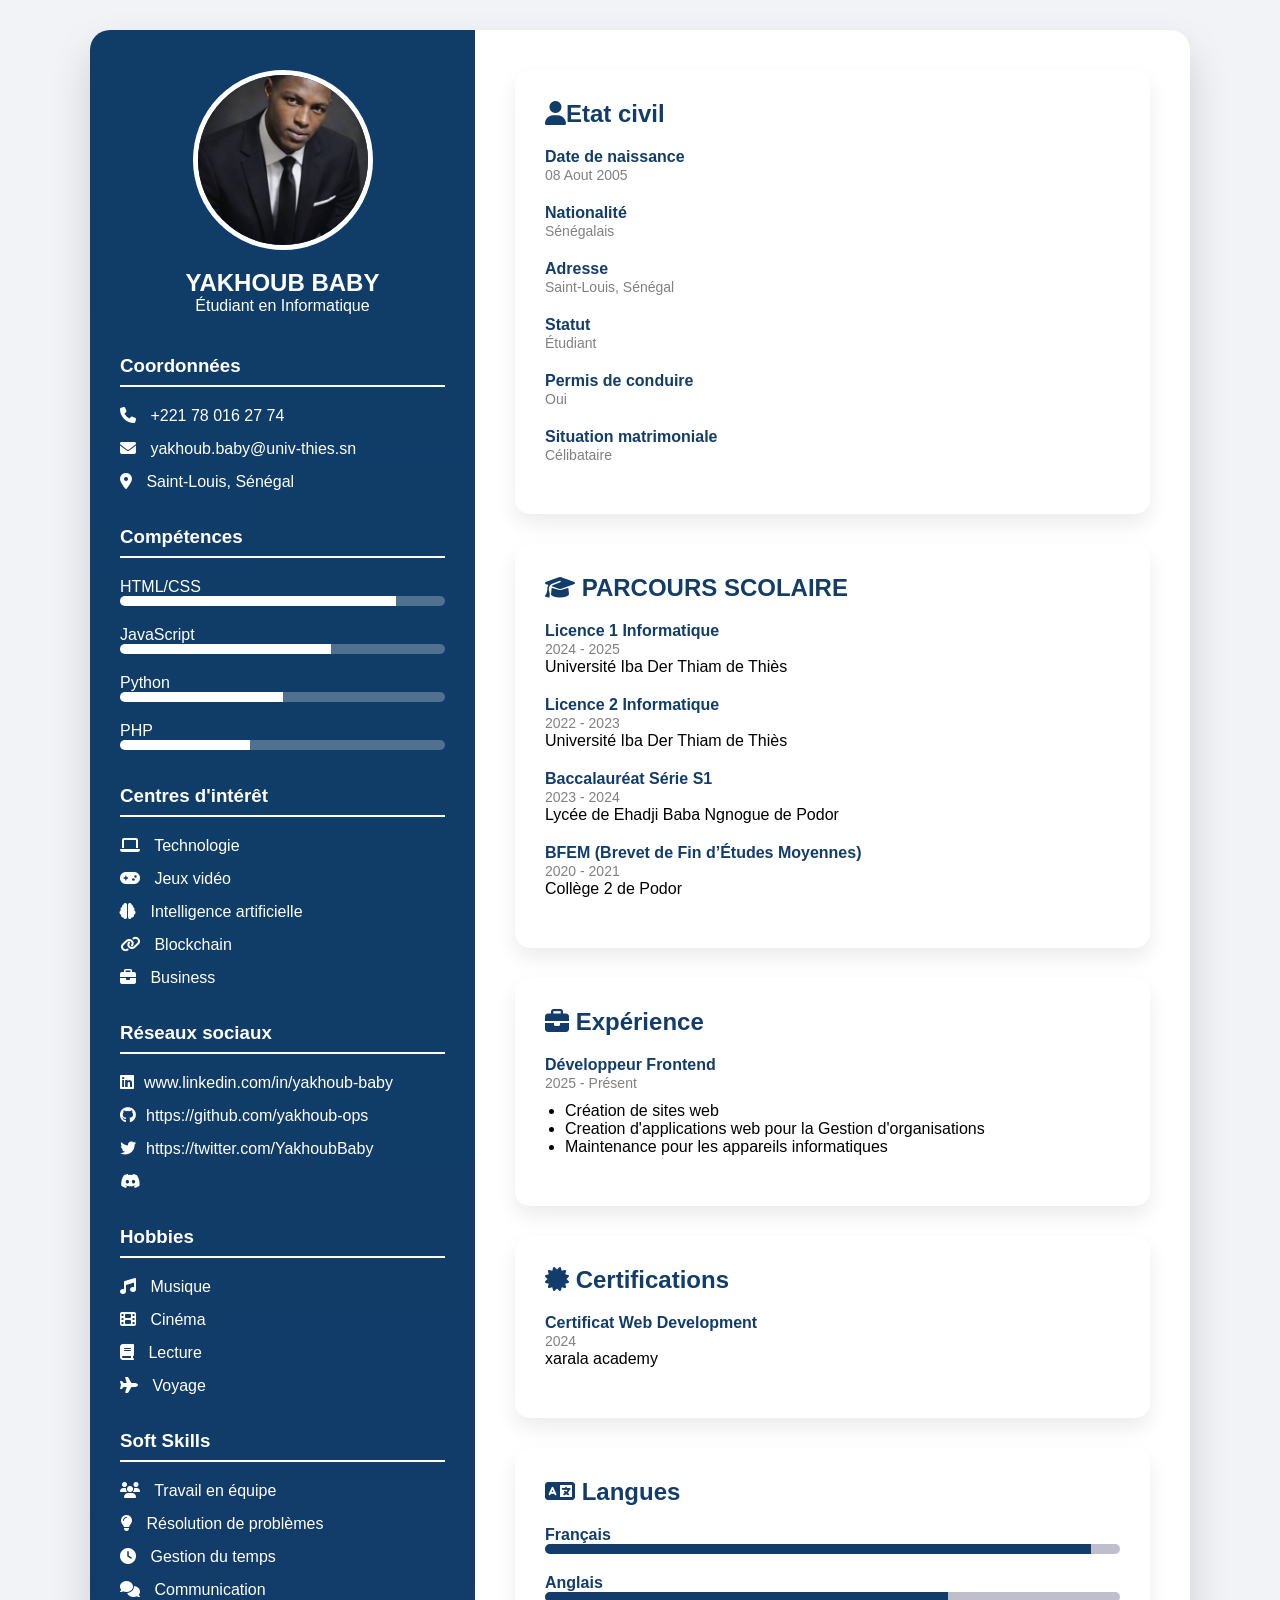
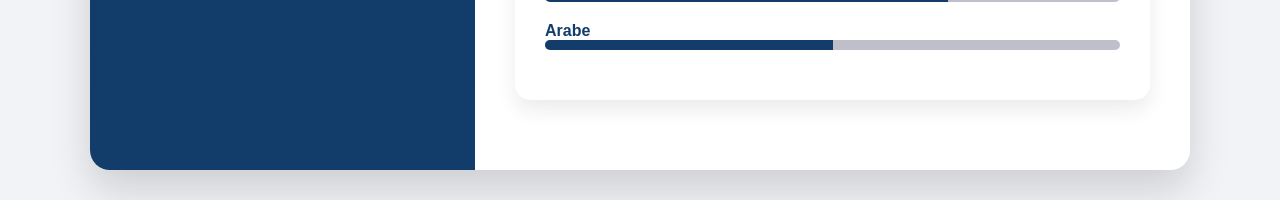
==== index.html @ dac1e12b "deplacement index" ====
<!DOCTYPE html>
<html lang="fr">
<head>
    <meta charset="UTF-8">
    <meta name="viewport" content="width=device-width, initial-scale=1.0">
    <title>CV Professionnel</title>

    <!-- Font Awesome -->
    <link rel="stylesheet"
    href="https://cdnjs.cloudflare.com/ajax/libs/font-awesome/6.5.0/css/all.min.css">

    <link rel="stylesheet" href="../css/cv.css">
</head>
<body>

<div class="container">

    <!-- LEFT -->
    <aside class="left">

        <div class="profile">
            <img src="../image/photo1.jpeg" alt="photo">
            <h2>YAKHOUB BABY</h2>
            <p>Étudiant en Informatique</p>
        </div>

        <div class="section">
            <h3>Coordonnées</h3>
            <p><i class="fa-solid fa-phone"></i> +221 78 016 27 74</p>
            <p><i class="fa-solid fa-envelope"></i> yakhoub.baby@univ-thies.sn</p>
            <p><i class="fa-solid fa-location-dot"></i> Saint-Louis, Sénégal</p>
        </div>

        <div class="section">
            <h3>Compétences</h3>

            <div class="skill">
                <span>HTML/CSS</span>
                <div class="progress"><div data-width="85%"></div></div>
            </div>

            <div class="skill">
                <span>JavaScript</span>
                <div class="progress"><div data-width="65%"></div></div>
            </div>

            <div class="skill">
                <span>Python</span>
                <div class="progress"><div data-width="50%"></div></div>
            </div>
            
            <div class="skill">
                <span>PHP</span>
                <div class="progress"><div data-width="40%"></div></div>
            </div>
        </div>

        <div class="section">
            <h3>Centres d'intérêt</h3>
            <p><i class="fa-solid fa-laptop"></i> Technologie</p>
            <p><i class="fa-solid fa-gamepad"></i> Jeux vidéo</p>
            <p><i class="fa-solid fa-brain"></i> Intelligence artificielle</p>
            <p><i class="fa-solid fa-link"></i> Blockchain</p>
            <p><i class="fa-solid fa-briefcase"></i> Business</p>
        </div>

        <div class="section">
            <h3>Réseaux sociaux</h3>
            <p><i class="fa-brands fa-linkedin"></i>www.linkedin.com/in/yakhoub-baby</p>
            <p><i class="fa-brands fa-github"></i>https://github.com/yakhoub-ops</p>
            <p><i class="fa-brands fa-twitter"></i>https://twitter.com/YakhoubBaby</p>
            <p><i class="fa-brands fa-discord"></i></p>
        </div>

        <div class="section">
            <h3>Hobbies</h3>
            <p><i class="fa-solid fa-music"></i> Musique</p>
            <p><i class="fa-solid fa-film"></i> Cinéma</p>
            <p><i class="fa-solid fa-book"></i> Lecture</p>
            <p><i class="fa-solid fa-plane"></i> Voyage</p>
        </div>

        <div class="section">
            <h3>Soft Skills</h3>
            <p><i class="fa-solid fa-users"></i> Travail en équipe</p>
            <p><i class="fa-solid fa-lightbulb"></i> Résolution de problèmes</p>
            <p><i class="fa-solid fa-clock"></i> Gestion du temps</p>
            <p><i class="fa-solid fa-comments"></i> Communication</p>
        </div>

    </aside>


    <!-- RIGHT -->
    <main class="right">

        <section class="card">
            <h2><i class="fa-solid fa-user"></i>Etat civil</h2>
            <div class="item">
                <h4>Date de naissance</h4>
                <span>08 Aout 2005</span>
            </div>
            <div class="item">
                <h4>Nationalité</h4>
                <span>Sénégalais</span>
            </div>
            <div class="item">
                <h4>Adresse</h4>
                <span>Saint-Louis, Sénégal</span>
            </div>
            <div class="item">
                <h4>Statut</h4>
                <span>Étudiant</span>
            </div>  
            <div class="item">
                <h4>Permis de conduire</h4>
                <span>Oui</span>
            </div>
            <div class="item">
                <h4>Situation matrimoniale</h4>
                <span>Célibataire</span>
            </div>
        </section>  

        <section class="card">
            <h2><i class="fa-solid fa-graduation-cap"></i> PARCOURS SCOLAIRE</h2>
            <div class="item">
                <h4>Licence 1 Informatique</h4>
                <span>2024 - 2025</span>
                <p>Université Iba Der Thiam de Thiès</p>
            </div>
            <div class="item">
                <h4>Licence 2 Informatique</h4>
                <span>2022 - 2023</span>
                <p>Université Iba Der Thiam de Thiès</p>
            </div>
            <div class="item">
                <h4>Baccalauréat Série S1</h4>
                <span>2023 - 2024</span>
                <p>Lycée de Ehadji Baba Ngnogue de Podor</p>
            </div>
            <div class="item">
                <h4>BFEM (Brevet de Fin d’Études Moyennes)</h4>
                <span>2020 - 2021</span>
                <p>Collège 2 de Podor</p>
            </div>
        </section>


        <section class="card">
            <h2><i class="fa-solid fa-briefcase"></i> Expérience</h2>

            <div class="item">
                <h4>Développeur Frontend</h4>
                <span>2025 - Présent</span>
                <ul>
                    <li>Création de sites web</li>
                    <li>Creation d'applications web pour la Gestion d'organisations</li>
                    <li>Maintenance pour les appareils informatiques</li>
                </ul>
            </div>
        </section>
        
        <section class="card">
            <h2><i class="fa-solid fa-certificate"></i> Certifications</h2>

            <div class="item">
                <h4>Certificat Web Development</h4>
                <span>2024</span>
                <p>xarala academy</p>
            </div>
        </section>

        <section class="card">
            <h2><i class="fa-solid fa-language"></i> Langues</h2>

            <div class="item">
                <h4>Français</h4>
                <div class="progress1"><div data-width="95%"></div></div>
            </div>

            <div class="item">
                <h4>Anglais</h4>
                <div class="progress1"><div data-width="70%"></div></div>
            </div>
            
            <div class="item">
                <h4>Arabe</h4>
                <div class="progress1"><div data-width="50%"></div></div>
            </div>
        </section>

    
    </main>

</div>

<script src="../js/cv.js"></script>
</body> 
</html>
---- css/cv.css ----
*{
    margin:0;
    padding:0;
    box-sizing:border-box;
    font-family:Arial,sans-serif;
}

body{
    background:#f1f3f6;
    transition:.4s;
}

.container{
    max-width:1100px;
    margin:30px auto;
    display:flex;
    border-radius:20px;
    overflow:hidden;
    box-shadow:0 20px 40px rgba(0,0,0,.15);
}

/* LEFT */

.left{
    width:35%;
    background:linear-gradient(180deg,#0f3d68,#123c69);
    color:white;
    padding:40px 30px;
}

.profile{
    text-align:center;
    margin-bottom:40px;
    animation:fadeDown 1s ease;
}

.profile img{
    width:180px;
    height:180px;
    border-radius:50%;
    object-fit:cover;
    border:5px solid white;
    transition:.4s;
}

.profile img:hover{
    transform:scale(1.05);
}

.profile h2{
    margin-top:15px;
}

.section{
    margin-top:35px;
    animation:fadeLeft 1s ease;
}

.section h3{
    margin-bottom:20px;
    border-bottom:2px solid white;
    padding-bottom:8px;
}

.section p{
    margin:15px 0;
}

.section i{
    margin-right:10px;
}

.skill{
    margin-bottom:20px;
}

.progress{
    width:100%;
    height:10px;
    background:#ffffff44;
    border-radius:20px;
    overflow:hidden;
}

.progress div{
    width:0;
    height:100%;
    background:white;
    transition:2s;
}

.progress1{
    width:100%;
    height:10px;
    background:#b7b7c5e1;
    border-radius:20px;
    overflow:hidden;
}

.progress1 div{
    width:0;
    height:100%;
    background:#123c69;
    transition:2s;
}

/* RIGHT */

.right{
    width:65%;
    padding:40px;
    background:white;
}

.card{
    background:#fff;
    padding:30px;
    border-radius:15px;
    box-shadow:0 10px 20px rgba(0,0,0,.08);
    margin-bottom:30px;
    animation:fadeUp 1s ease;
}

.card:hover{
    transform:translateY(-5px);
    transition:.3s;
}

.card h2{
    color:#123c69;
    margin-bottom:20px;
}

.item{
    margin-bottom:20px;
}

.item h4{
    color:#123c69;
}

.item span{
    color:gray;
    font-size:14px;
}

.item ul{
    margin-top:10px;
    padding-left:20px;
}
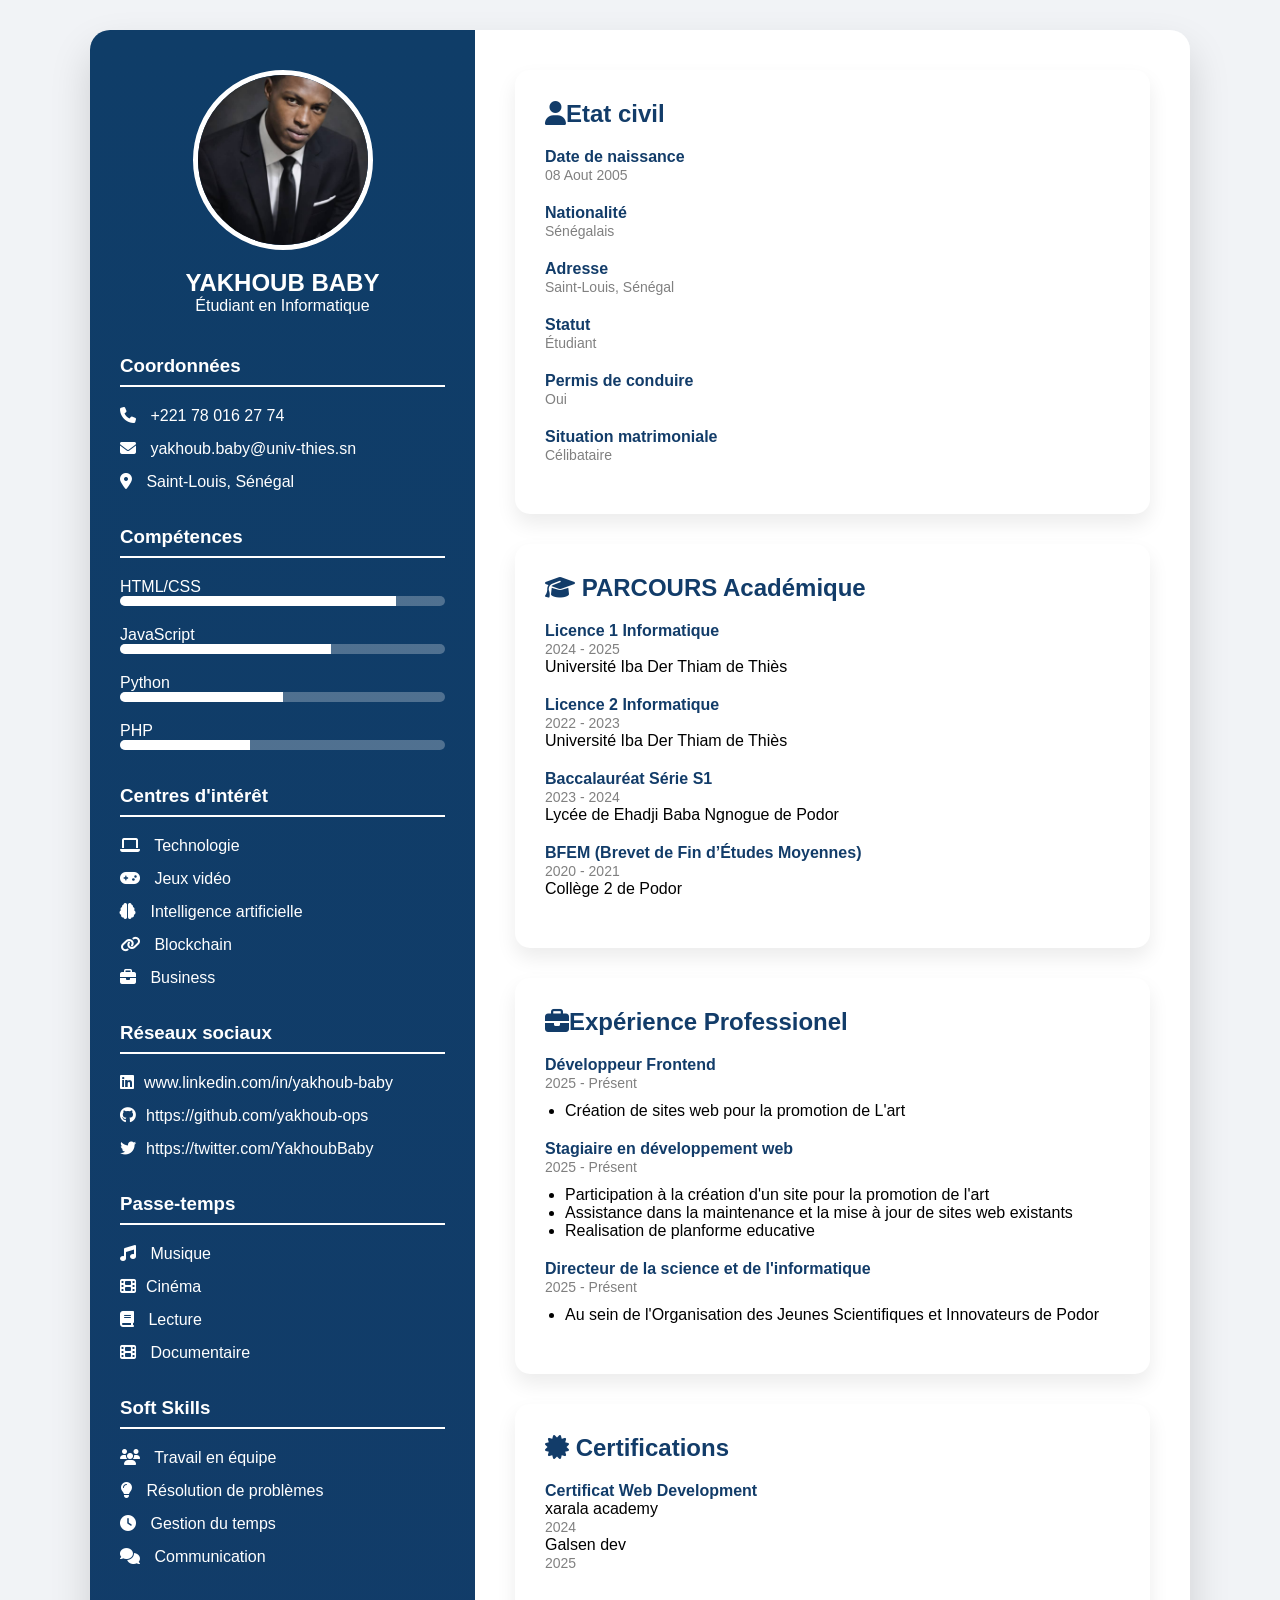
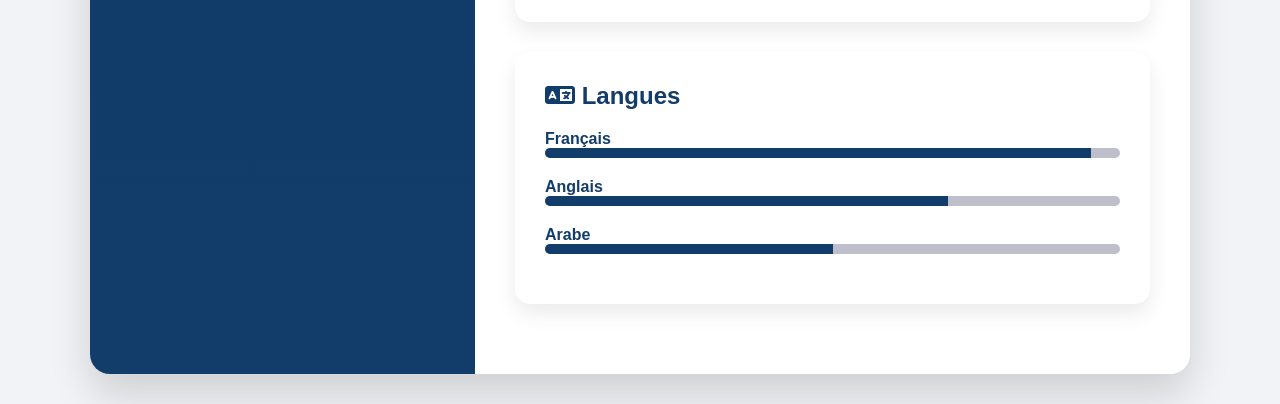
==== commit e3b0de04: "connite 2" ====
--- a/index.html
+++ b/index.html
@@ -69,15 +69,14 @@
             <p><i class="fa-brands fa-linkedin"></i>www.linkedin.com/in/yakhoub-baby</p>
             <p><i class="fa-brands fa-github"></i>https://github.com/yakhoub-ops</p>
             <p><i class="fa-brands fa-twitter"></i>https://twitter.com/YakhoubBaby</p>
-            <p><i class="fa-brands fa-discord"></i></p>
-        </div>
-
-        <div class="section">
-            <h3>Hobbies</h3>
+        </div>
+
+        <div class="section">
+            <h3>Passe-temps</h3>
             <p><i class="fa-solid fa-music"></i> Musique</p>
-            <p><i class="fa-solid fa-film"></i> Cinéma</p>
+            <p><i class="fa-solid fa-film"></i>Cinéma</p>
             <p><i class="fa-solid fa-book"></i> Lecture</p>
-            <p><i class="fa-solid fa-plane"></i> Voyage</p>
+            <p><i class="fa-solid fa-film"></i> Documentaire</p>
         </div>
 
         <div class="section">
@@ -123,7 +122,7 @@
         </section>  
 
         <section class="card">
-            <h2><i class="fa-solid fa-graduation-cap"></i> PARCOURS SCOLAIRE</h2>
+            <h2><i class="fa-solid fa-graduation-cap"></i> PARCOURS Académique</h2>
             <div class="item">
                 <h4>Licence 1 Informatique</h4>
                 <span>2024 - 2025</span>
@@ -148,26 +147,45 @@
 
 
         <section class="card">
-            <h2><i class="fa-solid fa-briefcase"></i> Expérience</h2>
+            <h2><i class="fa-solid fa-briefcase"></i>Expérience Professionel</h2>
 
             <div class="item">
                 <h4>Développeur Frontend</h4>
                 <span>2025 - Présent</span>
                 <ul>
-                    <li>Création de sites web</li>
-                    <li>Creation d'applications web pour la Gestion d'organisations</li>
-                    <li>Maintenance pour les appareils informatiques</li>
+                    <li>Création de sites web pour la promotion de L'art</li>
                 </ul>
             </div>
-        </section>
+
+            <div class="item">
+                <h4>Stagiaire en développement web</h4>
+                <span>2025 - Présent</span>
+                <ul>
+                    <li>Participation à la création d'un site pour la promotion de l'art</li>
+                    <li>Assistance dans la maintenance et la mise à jour de sites web existants</li>
+                    <li>Realisation de planforme educative</li>
+                </ul>
+            </div>
+
+            <div class="item">
+                <h4>Directeur de la science et de l'informatique</h4>
+                <span>2025 - Présent</span>
+                <ul>
+                <li>Au sein de l'Organisation des Jeunes Scientifiques et Innovateurs de Podor</li> 
+                </ul>
+            </div>
         
+        </section>
+        
         <section class="card">
             <h2><i class="fa-solid fa-certificate"></i> Certifications</h2>
 
             <div class="item">
                 <h4>Certificat Web Development</h4>
+                <p>xarala academy</p>
                 <span>2024</span>
-                <p>xarala academy</p>
+                <p>Galsen dev</p>
+                <span>2025</span>
             </div>
         </section>
 
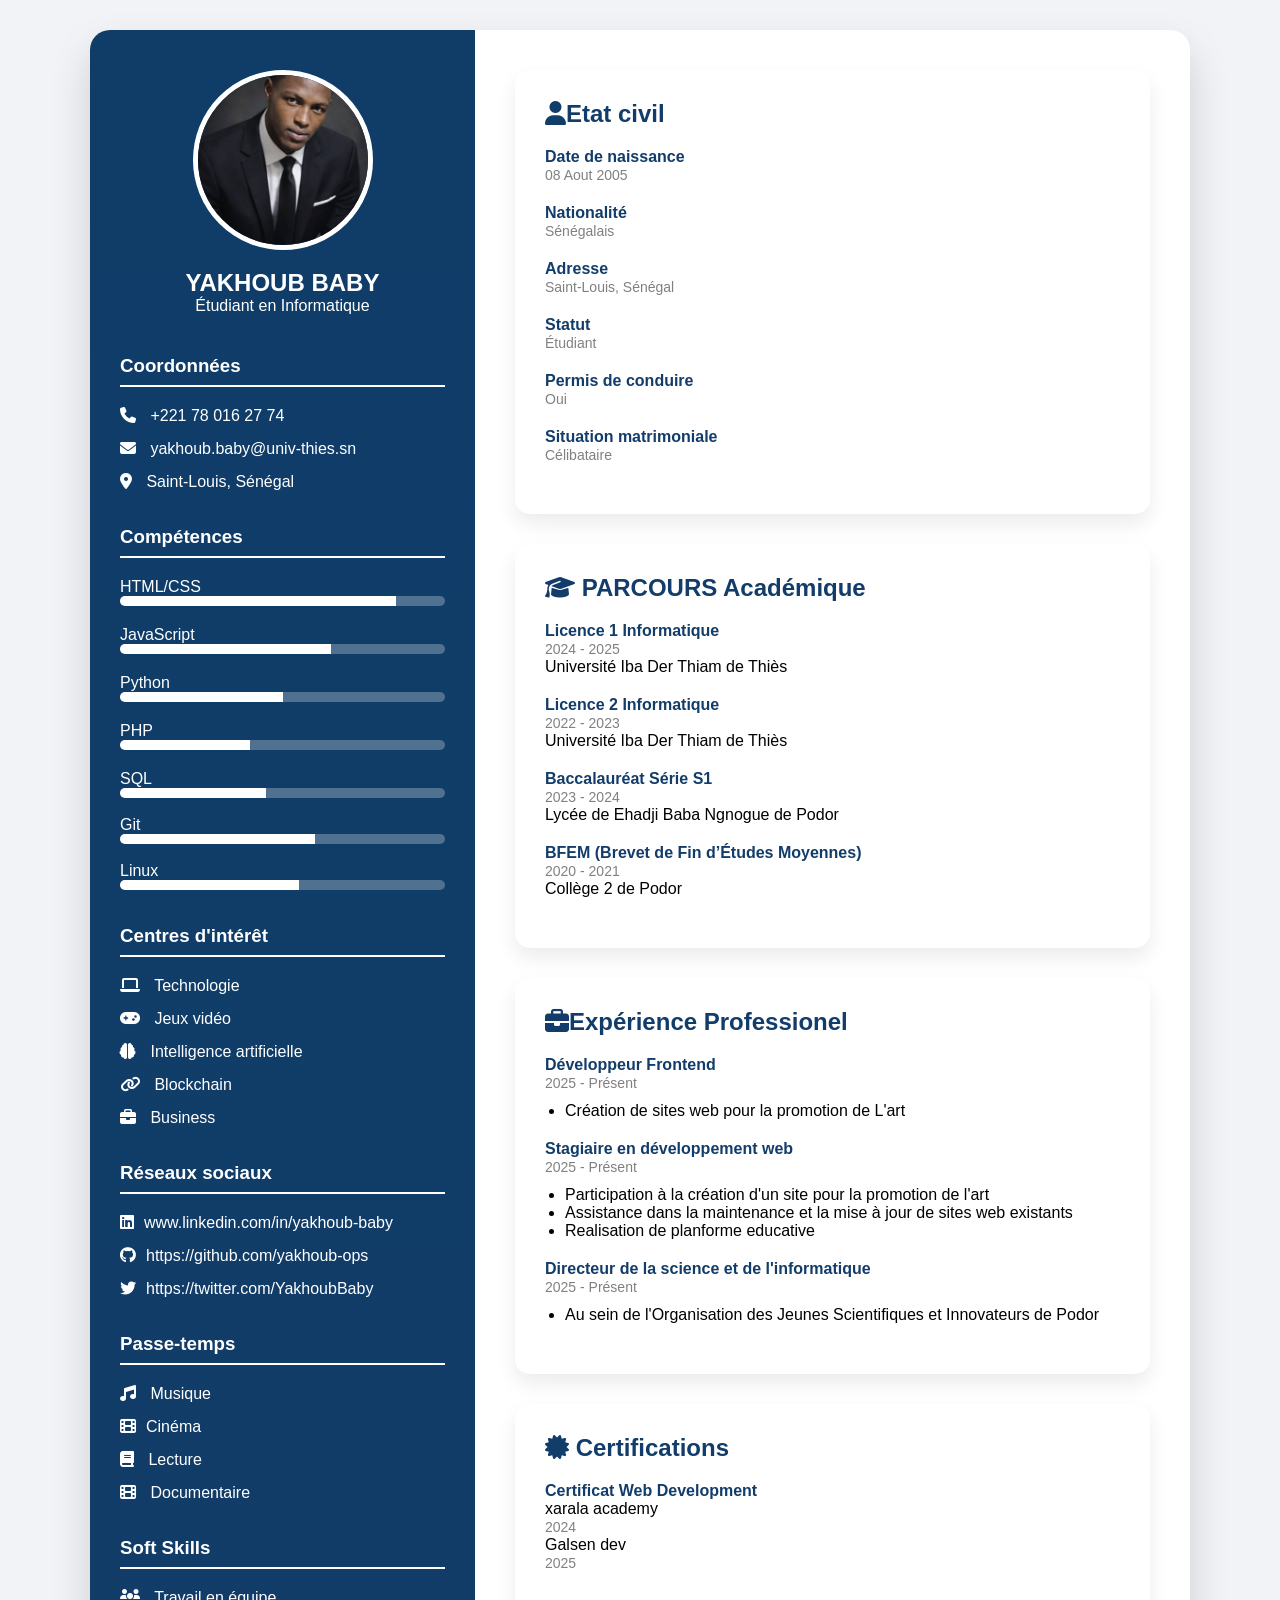
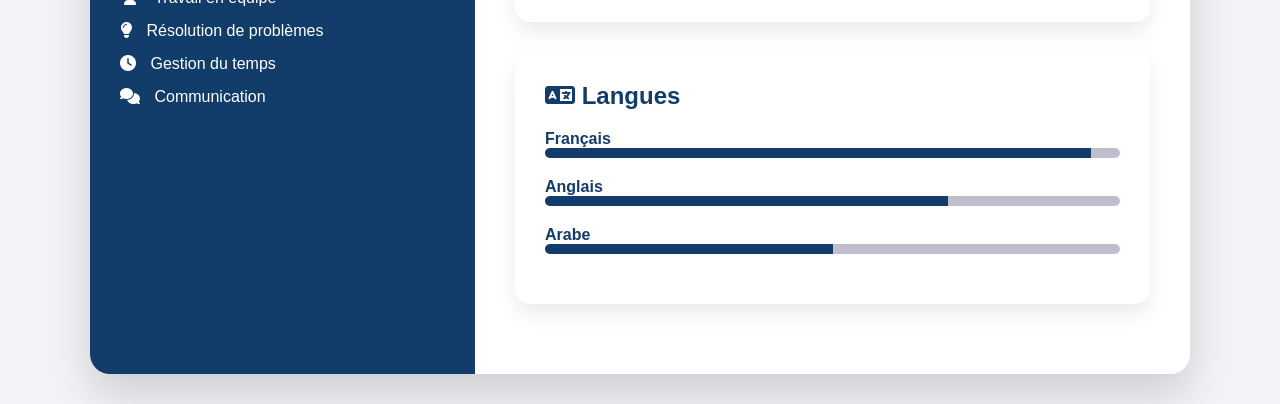
==== commit db81f879: "Add skills section with progress bars for technologies Added skills section with progress indicators" ====
--- a/index.html
+++ b/index.html
@@ -14,7 +14,7 @@
 <body>
 
 <div class="container">
-
+ 
     <!-- LEFT -->
     <aside class="left">
 
@@ -53,6 +53,21 @@
                 <span>PHP</span>
                 <div class="progress"><div data-width="40%"></div></div>
             </div>
+            <div class="skill">
+                <span>SQL</span>
+                <div class="progress"><div data-width="45%"></div> 
+            </div><br>
+
+            <div class="skill">
+                <span>Git</span>
+                <div class="progress"><div data-width="60%"></div>
+            </div> <br>
+            
+            <div class="skill">
+                <span>Linux</span>
+                <div class="progress"><div data-width="55%"></div>  
+            </div>
+            
         </div>
 
         <div class="section">
@@ -215,4 +230,4 @@
 
 <script src="../js/cv.js"></script>
 </body> 
-</html>+</html>
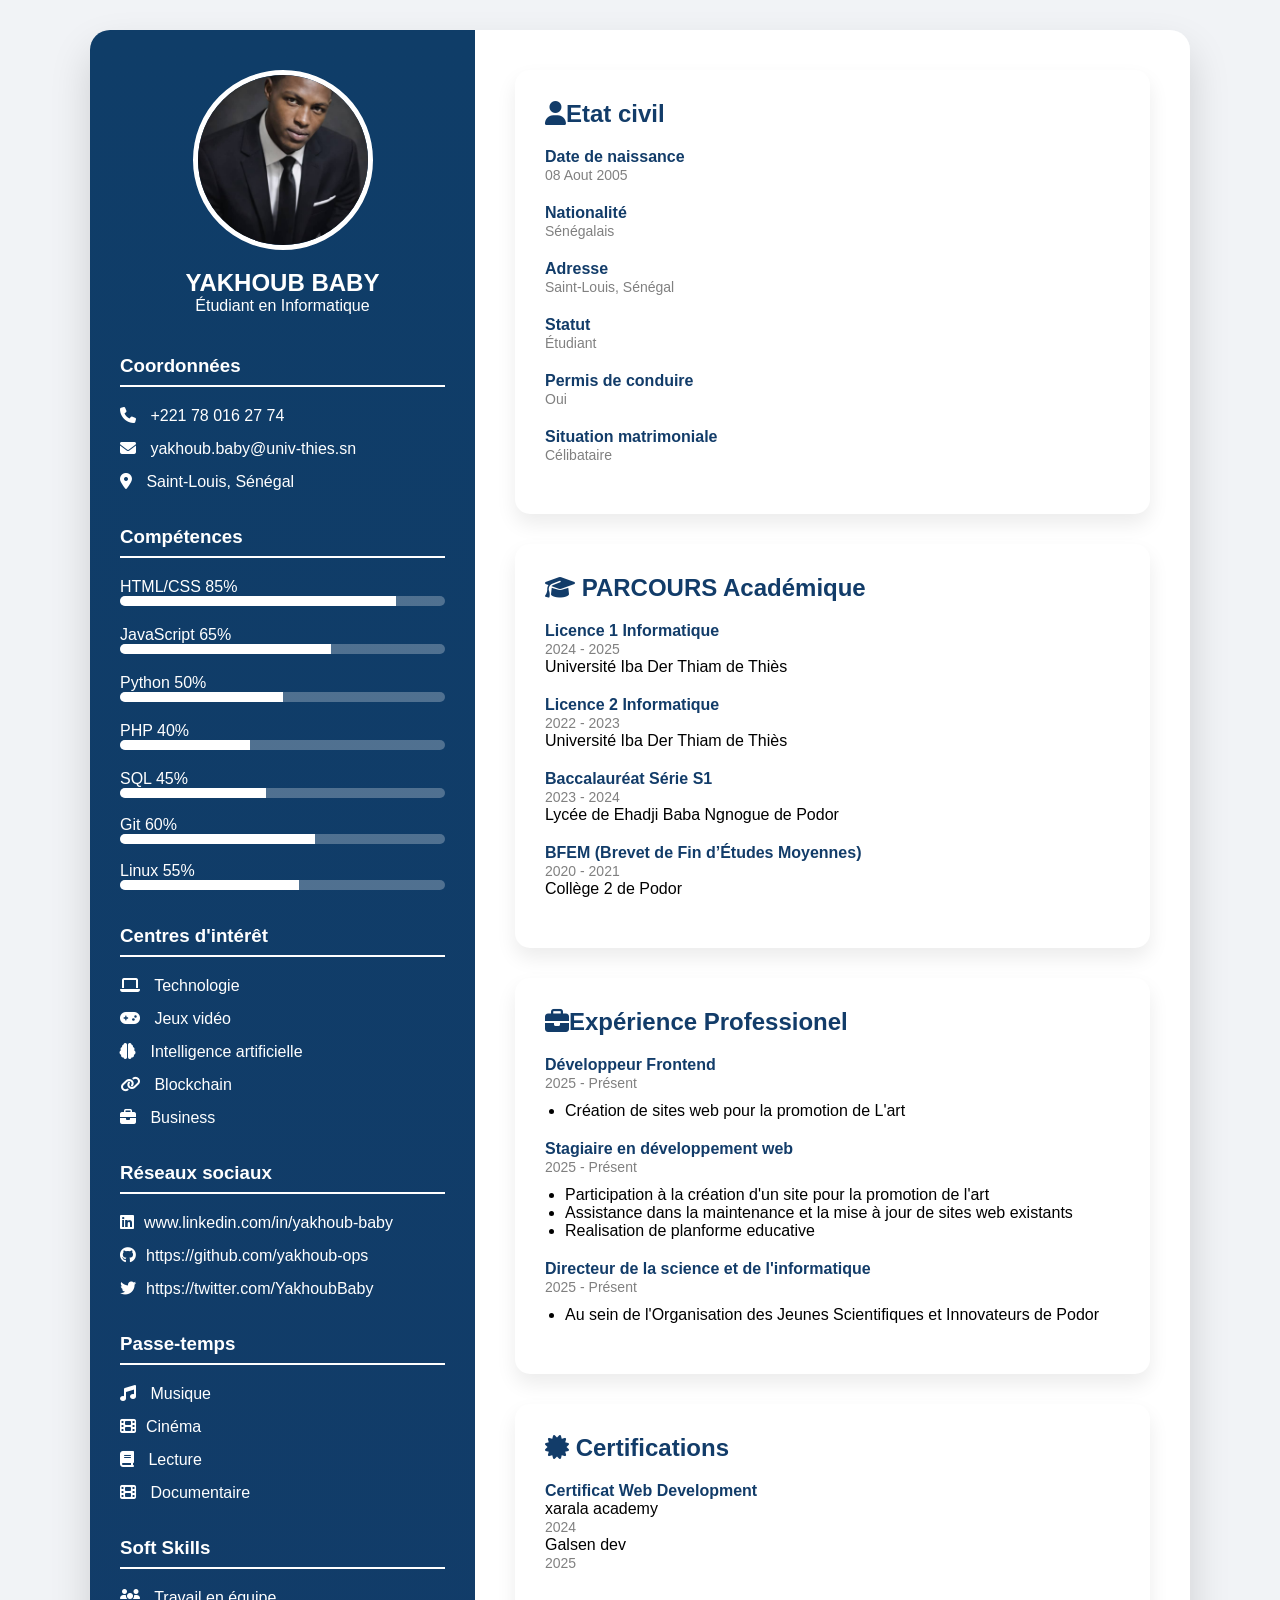
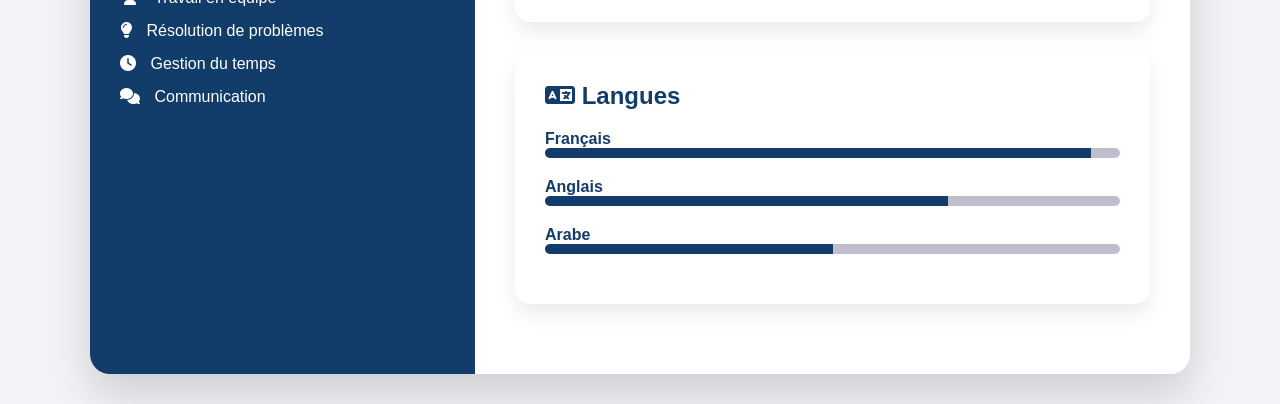
==== commit 31c171b0: "Update index.html" ====
--- a/index.html
+++ b/index.html
@@ -36,37 +36,46 @@
 
             <div class="skill">
                 <span>HTML/CSS</span>
+                <span>85%</span>
                 <div class="progress"><div data-width="85%"></div></div>
             </div>
 
             <div class="skill">
                 <span>JavaScript</span>
+                <span>65%</span>
                 <div class="progress"><div data-width="65%"></div></div>
             </div>
 
             <div class="skill">
                 <span>Python</span>
+                <span>50%</span>
                 <div class="progress"><div data-width="50%"></div></div>
             </div>
             
             <div class="skill">
                 <span>PHP</span>
+                <span>40%</span>
                 <div class="progress"><div data-width="40%"></div></div>
             </div>
+
             <div class="skill">
                 <span>SQL</span>
+                <span>45%</span>
                 <div class="progress"><div data-width="45%"></div> 
             </div><br>
 
             <div class="skill">
                 <span>Git</span>
+                <span>60%</span>
                 <div class="progress"><div data-width="60%"></div>
             </div> <br>
             
             <div class="skill">
                 <span>Linux</span>
+                <span>55%</span>
                 <div class="progress"><div data-width="55%"></div>  
             </div>
+
             
         </div>
 
